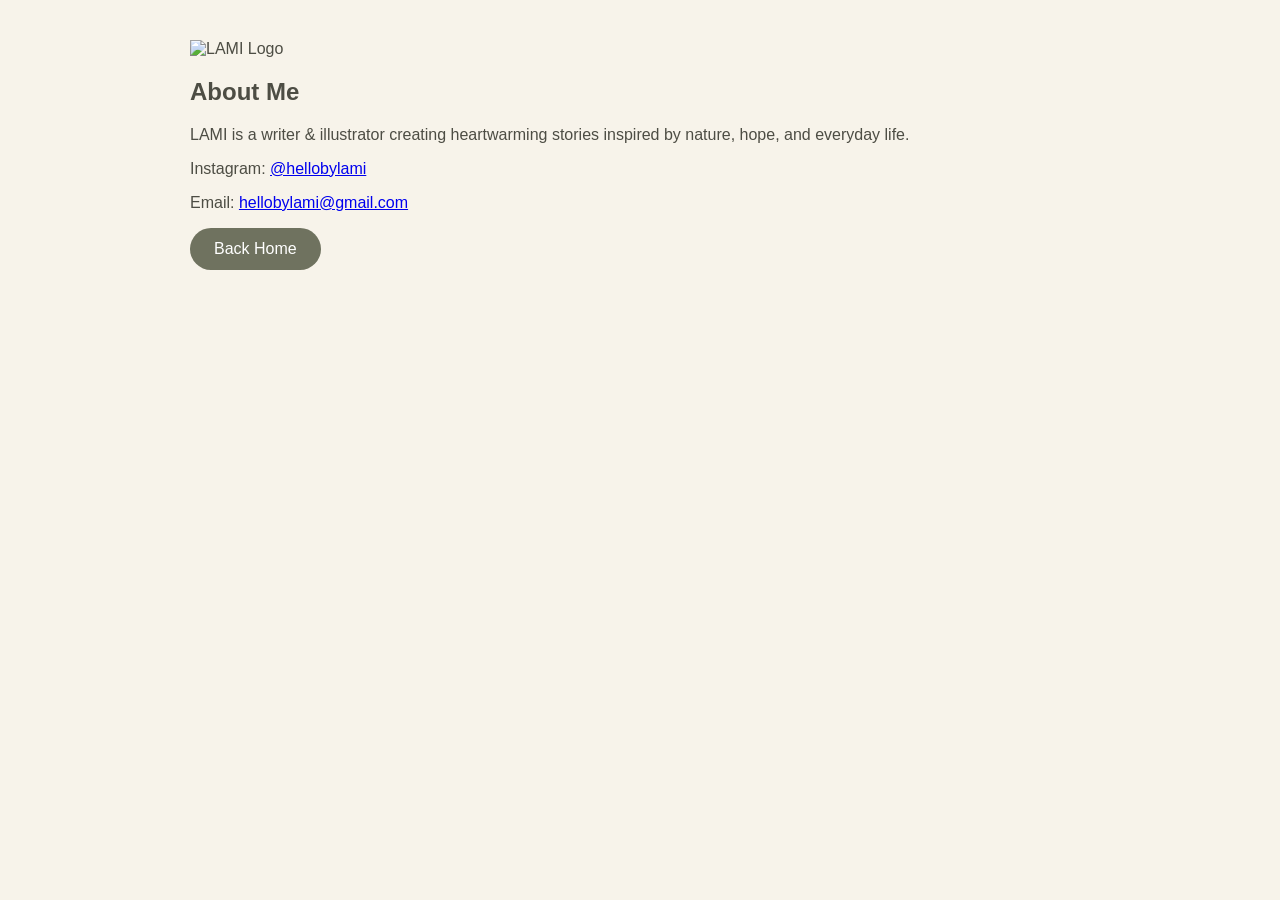
==== about.html @ 816d20ef "Create about.html" ====
<!DOCTYPE html>
<html>
<head>
<meta charset="utf-8">
<meta name="viewport" content="width=device-width, initial-scale=1">
<link rel="stylesheet" href="style.css">
<title>About Me | LAMI</title>
</head>

<body>

<section class="about-page">

<img src="logo.png" class="about-logo" alt="LAMI Logo">

<h1>About Me</h1>

<p>
LAMI is a writer & illustrator creating heartwarming stories inspired by nature, hope, and everyday life.
</p>

<p>
Instagram: <a href="https://instagram.com/hellobylami">@hellobylami</a>
</p>

<p>
Email: <a href="mailto:hellobylami@gmail.com">hellobylami@gmail.com</a>
</p>

<a class="btn" href="index.html">Back Home</a>

</section>

</body>
</html>
---- style.css ----
body{margin:0;font-family:Arial,sans-serif;background:#F7F3EA;color:#4d4d44}
.hero{padding:80px 24px;text-align:center}.tag{font-style:italic;color:#6F725F}
.btn{display:inline-block;padding:12px 24px;background:#6F725F;color:#fff;text-decoration:none;border-radius:30px}
section{max-width:900px;margin:auto;padding:40px 24px}

.card{
    display:flex;
    gap:20px;
    align-items:center;
}

.cover{
    width:180px;
    height:260px;
    flex-shrink:0;
    overflow:hidden;
    border:2px dashed #8C8C77;
    display:flex;
    align-items:center;
    justify-content:center;
}

.cover img{
    width:100%;
    height:100%;
    object-fit:cover;
    display:block;
}
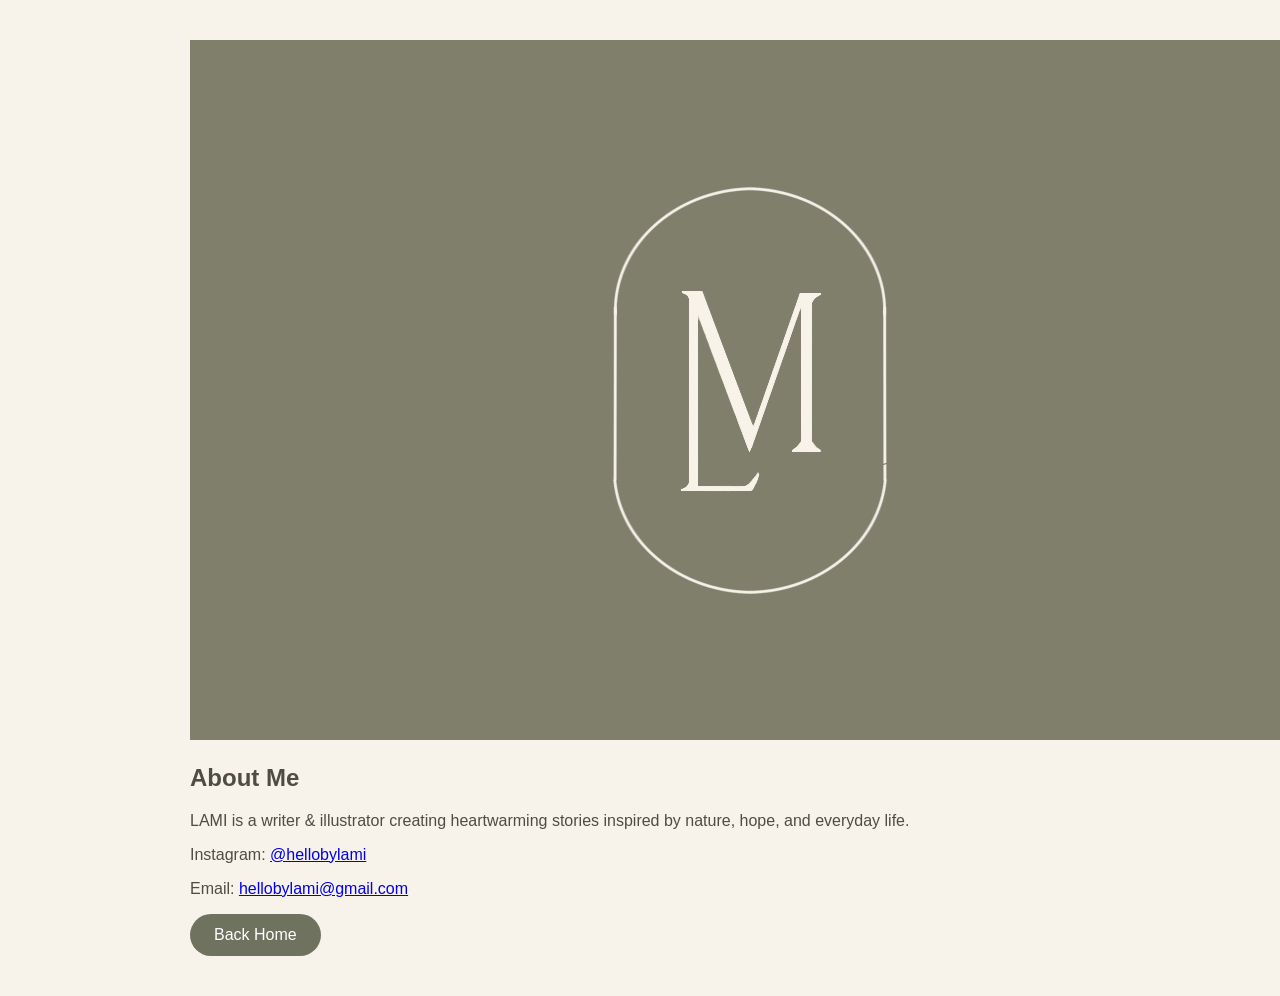
==== commit 78adb9de: "Update about.html" ====
--- a/about.html
+++ b/about.html
@@ -11,7 +11,7 @@
 
 <section class="about-page">
 
-<img src="logo.png" class="about-logo" alt="LAMI Logo">
+<img src="IMG_1405.jpeg" class="about-logo" alt="LAMI Logo">
 
 <h1>About Me</h1>
 
